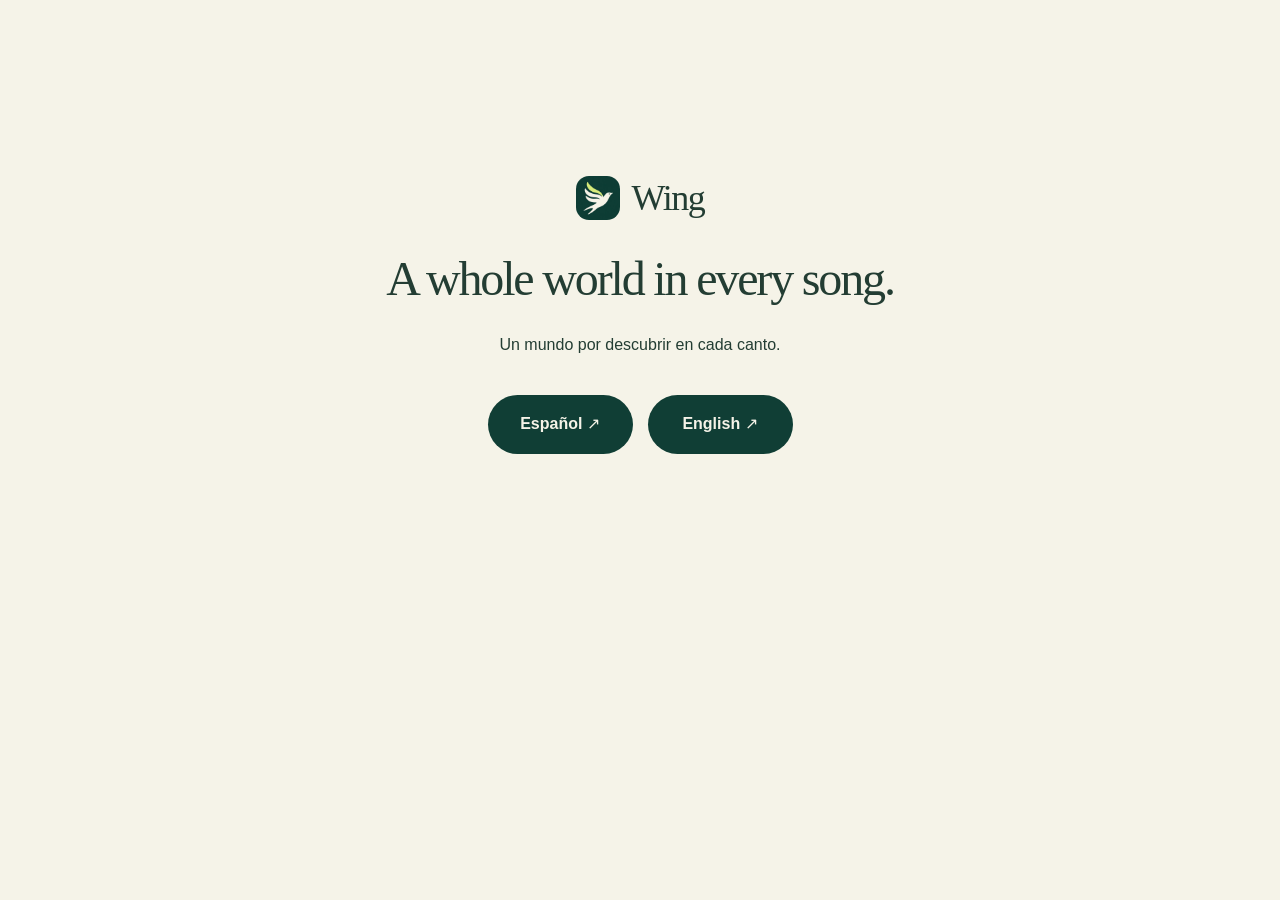
==== index.html @ d47ce60d "Launch Wing product site with bilingual privacy and subscription terms" ====
<!doctype html><html lang="en"><head><meta charset="utf-8"><meta name="viewport" content="width=device-width,initial-scale=1"><meta name="description" content="Wing — Discover the birds around you. Descubre las aves que te rodean."><title>Wing — Bird Identifier</title><link rel="stylesheet" href="styles.css?v=2"><link rel="icon" href="assets/favicon.png"><link rel="alternate" hreflang="en" href="https://mpdevelopment39.github.io/wing-app/en/"><link rel="alternate" hreflang="es" href="https://mpdevelopment39.github.io/wing-app/es/"></head><body><main class="language-home"><a class="brand" href="en/"><img src="assets/wing-icon.jpg" width="52" height="52" alt=""><span class="wordmark">Wing</span></a><h1>A whole world in every song.</h1><p>Un mundo por descubrir en cada canto.</p><nav aria-label="Language / Idioma"><a class="button" href="es/" lang="es">Español ↗</a><a class="button" href="en/" lang="en">English ↗</a></nav></main></body></html>
---- styles.css ----
@charset "UTF-8";
:root{--paper:#f5f3e8;--forest:#103e35;--ink:#233d33;--muted:#607066;--lime:#ddf08a;--line:#d9ded0;--white:#fffef9;font-family:-apple-system,BlinkMacSystemFont,"Segoe UI",sans-serif;color:var(--ink);background:var(--paper);font-synthesis:none;scroll-behavior:smooth}
*{box-sizing:border-box}body{margin:0}a{color:inherit;text-underline-offset:4px}img{max-width:100%;height:auto;display:block}button,a,summary{-webkit-tap-highlight-color:transparent}a:focus-visible,summary:focus-visible{outline:3px solid #6e8d29;outline-offset:6px}h1,h2,h3,p{margin-top:0}h1,h2,h3,.wordmark{font-family:Georgia,"Times New Roman",serif;font-weight:400}h1,h2{letter-spacing:-.045em}h1{font-size:clamp(3.6rem,6.1vw,6.4rem);line-height:1.02;margin-bottom:28px}h2{font-size:clamp(2.6rem,4vw,4.2rem);line-height:1.08;margin-bottom:22px}h3{font-size:1.8rem;letter-spacing:-.025em}p{line-height:1.65}.wrap{width:min(1180px,calc(100% - 80px));margin:auto}.skip{position:absolute;left:20px;top:-100px;z-index:9;background:var(--lime);padding:12px}.skip:focus{top:12px}.header{display:flex;align-items:center;justify-content:space-between;gap:24px;padding-top:26px;padding-bottom:26px;border-bottom:1px solid var(--line)}.brand{display:flex;align-items:center;gap:12px;text-decoration:none}.brand img{width:44px;height:44px;border-radius:13px}.wordmark{font-size:2.25rem;letter-spacing:-.04em}.header nav{display:flex;align-items:center;gap:30px;font-size:.9rem;font-weight:500}.header nav a{text-decoration:none}.header nav a:hover{text-decoration:underline}.language{border:1px solid var(--line);border-radius:30px;padding:9px 14px}.hero{display:grid;grid-template-columns:1.05fr 1fr;gap:68px;align-items:center;padding-top:76px;padding-bottom:66px}.eyebrow{text-transform:uppercase;letter-spacing:.18em;font-size:.72rem;font-weight:650;margin-bottom:24px;display:block}.hero .intro{max-width:440px;font-size:1.1rem;color:var(--muted);margin-bottom:30px}.hero h1 em{font-weight:400;color:#507557}.button{display:inline-flex;align-items:center;justify-content:center;gap:26px;background:var(--forest);color:var(--paper);padding:19px 25px;border-radius:40px;text-decoration:none;font-weight:600;line-height:1.3}.button span{font-size:1.3rem;font-weight:400}.button:hover{background:#22574b}.micro{font-size:.76rem;color:var(--muted);margin-top:16px}.hero-visual{overflow:clip;position:relative;isolation:isolate;min-height:600px;display:flex;align-items:center;justify-content:center}.hero-visual:before{content:"";position:absolute;z-index:-2;inset:55px -18px 35px 14px;background:#dfe6cc;border-radius:48% 48% 42% 45%;transform:rotate(8deg)}.orbit{position:absolute;border:1px solid #a7b79c;inset:18px -26px 0;border-radius:50%;transform:rotate(-19deg);z-index:-1}.orbit:after{content:"";width:14px;height:14px;border-radius:50%;background:var(--forest);position:absolute;right:65px;top:44px}.phone{width:267px;background:#172d26;padding:7px;border:1px solid #4c5e51;border-radius:39px;box-shadow:0 28px 55px #203f3625;transform:rotate(6deg);overflow:hidden}.phone img{width:100%;border-radius:32px}.floating-note{position:absolute;bottom:65px;left:-12px;display:flex;align-items:center;gap:13px;background:var(--white);border:1px solid #e3e7da;padding:17px 22px;border-radius:20px;box-shadow:0 12px 24px #183c3510;font-size:.85rem}.sound-icon{display:flex;gap:3px;align-items:center;height:28px;color:var(--forest)}.sound-icon i{display:block;width:3px;background:currentColor;border-radius:9px;height:10px}.sound-icon i:nth-child(2),.sound-icon i:nth-child(4){height:22px}.sound-icon i:nth-child(3){height:32px}.feature-strip{display:flex;justify-content:space-between;gap:24px;border-top:1px solid var(--line);border-bottom:1px solid var(--line);padding:25px 0;font-size:.85rem;color:var(--muted)}.feature-strip span:before{content:"✦";color:var(--forest);padding-right:12px}.section{padding-top:106px;padding-bottom:106px}.section-intro{max-width:650px;margin-bottom:46px}.section-intro p{max-width:540px;color:var(--muted);font-size:1.05rem}.features{display:grid;grid-template-columns:repeat(3,1fr);gap:24px}.feature{border-top:1px solid var(--line);padding:28px 6px 8px 0}.feature .number{font-size:.75rem;font-weight:600;letter-spacing:.12em;display:block;margin-bottom:29px;color:#718269}.feature p{font-size:.95rem;color:var(--muted);margin-bottom:0}.showcase{background:var(--forest);color:var(--paper);border-radius:36px;padding:62px;display:grid;grid-template-columns:1fr 1fr;gap:60px;align-items:center;overflow:hidden}.showcase p{color:#c2d0c7;max-width:390px}.showcase .eyebrow{color:var(--lime)}.showcase .phone{width:240px;transform:rotate(-5deg);margin:auto;box-shadow:0 24px 50px #0003}.showcase .mini-list{padding:0;list-style:none;margin:30px 0 0}.mini-list li{padding:14px 0;border-top:1px solid #476158;font-size:.9rem}.mini-list li:before{content:"↗";color:var(--lime);padding-right:14px}.nature{position:relative;min-height:480px;display:flex;align-items:end;padding:52px;border-radius:32px;overflow:hidden;color:white;margin-top:28px}.nature img{position:absolute;inset:0;width:100%;height:100%;object-fit:cover;object-position:center 40%;z-index:-2}.nature:before{content:"";position:absolute;inset:0;background:linear-gradient(90deg,#082e27b0,#082e2700);z-index:-1}.nature{isolation:isolate}.nature h2{max-width:590px;margin:0;font-size:clamp(2.5rem,4vw,4rem)}.photo-credit{position:absolute;right:20px;bottom:14px;font-size:.6rem;color:#fff;max-width:45%;line-height:1.4;text-align:right}.price-section{display:grid;grid-template-columns:1fr 1fr;gap:100px;align-items:start}.price-card{background:var(--white);border:1px solid var(--line);padding:36px;border-radius:28px}.price-line{display:flex;align-items:baseline;gap:10px;margin:18px 0}.price{font-family:Georgia,serif;font-size:3.5rem;letter-spacing:-.05em}.price-card .button{width:100%;margin-top:20px}.steps{list-style:none;padding:0;margin:25px 0 0}.steps li{display:flex;gap:14px;padding:13px 0;font-size:.86rem;line-height:1.5}.steps .dot{flex:0 0 29px;width:29px;height:29px;display:grid;place-items:center;background:#edf1df;border-radius:50%;font-size:.72rem;font-weight:600}.steps strong{display:block}.fine-print{font-size:.74rem;color:var(--muted);line-height:1.7;margin:18px 0 0}.faq{max-width:800px;margin:0 auto}.faq>h2{margin-bottom:35px}.faq details{border-top:1px solid var(--line);padding:22px 0}.faq details:last-child{border-bottom:1px solid var(--line)}summary{cursor:pointer;font-weight:600;line-height:1.5;list-style:none;position:relative;padding-right:32px}summary::-webkit-details-marker{display:none}summary:after{content:"+";position:absolute;right:0;font-size:1.2rem;font-weight:400}details[open] summary:after{content:"−"}details p{color:var(--muted);font-size:.95rem;margin:16px 36px 0 0}.footer{border-top:1px solid var(--line);padding:38px 0 30px}.footer-top{display:flex;justify-content:space-between;gap:35px}.footer-links{display:flex;flex-wrap:wrap;gap:20px;font-size:.8rem;align-items:center}.copyright{margin:28px 0 0;font-size:.73rem;color:var(--muted)}.legal-hero{background:var(--forest);color:var(--paper);padding:55px 0 58px;margin-top:28px;border-radius:28px}.legal-hero .wrap{width:calc(100% - 88px)}.legal-hero h1{font-size:clamp(3rem,5vw,4.5rem);margin-bottom:20px;max-width:820px}.legal-hero p{color:#d0dbcf;max-width:720px;margin:0}.legal-date{font-size:.8rem;margin-top:24px!important}.legal-layout{display:grid;grid-template-columns:240px 1fr;gap:75px;align-items:start;padding:65px 0 95px}.toc{position:sticky;top:30px}.toc h2{font-family:inherit;font-size:.7rem;letter-spacing:.15em;text-transform:uppercase}.toc a{display:block;text-decoration:none;font-size:.8rem;color:var(--muted);padding:8px 0;line-height:1.45}.toc a:hover{text-decoration:underline;color:var(--forest)}.legal-copy{max-width:760px;min-width:0}.legal-copy section{scroll-margin-top:30px;border-bottom:1px solid var(--line);padding-bottom:26px;margin-bottom:34px}.legal-copy h2{font-size:1.8rem;line-height:1.2;letter-spacing:-.025em}.legal-copy p,.legal-copy li{font-size:.94rem;line-height:1.85}.legal-copy a{overflow-wrap:anywhere}.legal-copy ul{padding-left:22px}.legal-summary{padding:24px;background:#e8eddc;border-radius:18px;margin-bottom:38px}.legal-summary p{margin:0}.legal-copy table{width:100%;border-collapse:collapse;font-size:.8rem;margin:22px 0;line-height:1.65}.legal-copy th,.legal-copy td{text-align:left;vertical-align:top;border-bottom:1px solid var(--line);padding:14px 10px 14px 0}.legal-copy th{color:var(--forest)}.legal-copy th:first-child{width:28%}.language-home{min-height:70vh;display:grid;place-content:center;text-align:center;padding:30px}.language-home .brand{justify-content:center;margin-bottom:35px}.language-home h1{font-size:3rem}.language-home nav{display:flex;gap:15px;justify-content:center;margin-top:20px}.language-home .button{min-width:145px}
@media(min-width:1450px){.hero{gap:100px}.hero-visual{min-height:650px}.phone{width:290px}}
@media(max-width:1000px){.wrap{width:calc(100% - 48px)}.hero{gap:35px}.hero-visual{min-height:540px}.phone{width:235px}.orbit{inset:30px -8px}.floating-note{left:-16px;font-size:.73rem;padding:15px}.header nav{gap:20px}.price-section{gap:45px}.showcase{padding:40px;gap:35px}.legal-layout{gap:35px;grid-template-columns:190px 1fr}}
@media(max-width:700px){.wrap{width:calc(100% - 40px)}.header{padding:20px 0;gap:12px}.brand{gap:9px}.brand img{width:36px;height:36px;border-radius:10px}.wordmark{font-size:1.85rem}.header nav{gap:14px;font-size:.78rem}.header .desktop-link{display:none}.hero{grid-template-columns:1fr;padding-top:50px;gap:20px;padding-bottom:35px}.hero h1{font-size:3.7rem;max-width:540px}.hero .intro{font-size:1rem;max-width:390px}.hero-visual{min-height:540px;max-width:390px;width:100%;margin:auto}.hero-visual:before{inset:35px 2px 20px}.phone{width:230px}.floating-note{left:0;bottom:48px;font-size:.8rem}.orbit{inset:20px 10px}.feature-strip{flex-direction:column;gap:14px;padding:24px 0}.section{padding:65px 0}.features{grid-template-columns:1fr;gap:15px}.feature{padding:22px 0 8px;display:grid;grid-template-columns:34px 1fr;gap:0 12px}.feature .number{grid-row:span 2;margin-top:8px}.feature h3{margin-bottom:12px}.feature p{grid-column:2}.showcase{padding:35px 27px;grid-template-columns:1fr;border-radius:26px;gap:35px}.showcase h2{font-size:2.7rem}.showcase .phone{width:225px}.nature{min-height:420px;padding:30px 25px;align-items:start}.nature h2{font-size:2.6rem}.nature img{object-position:60% center}.nature:before{background:linear-gradient(180deg,#082e27a0,#082e2700 75%)}.photo-credit{max-width:80%;font-size:.56rem}.price-section{grid-template-columns:1fr;gap:28px}.price-card{padding:28px 24px}.footer-top{flex-direction:column;gap:26px}.footer-links{gap:18px}.legal-hero{margin-top:20px;border-radius:22px;padding:34px 0}.legal-hero .wrap{width:calc(100% - 44px)}.legal-hero h1{font-size:2.8rem;overflow-wrap:break-word}.legal-layout{grid-template-columns:1fr;gap:25px;padding:35px 0 60px}.toc{position:static;border-bottom:1px solid var(--line);padding-bottom:20px}.toc a{display:inline-block;padding:7px 14px 7px 0}.legal-copy table{font-size:.72rem}.legal-copy td,.legal-copy th{padding:12px 6px 12px 0}.legal-copy h2{font-size:1.7rem}}
@media(prefers-reduced-motion:reduce){:root{scroll-behavior:auto}}
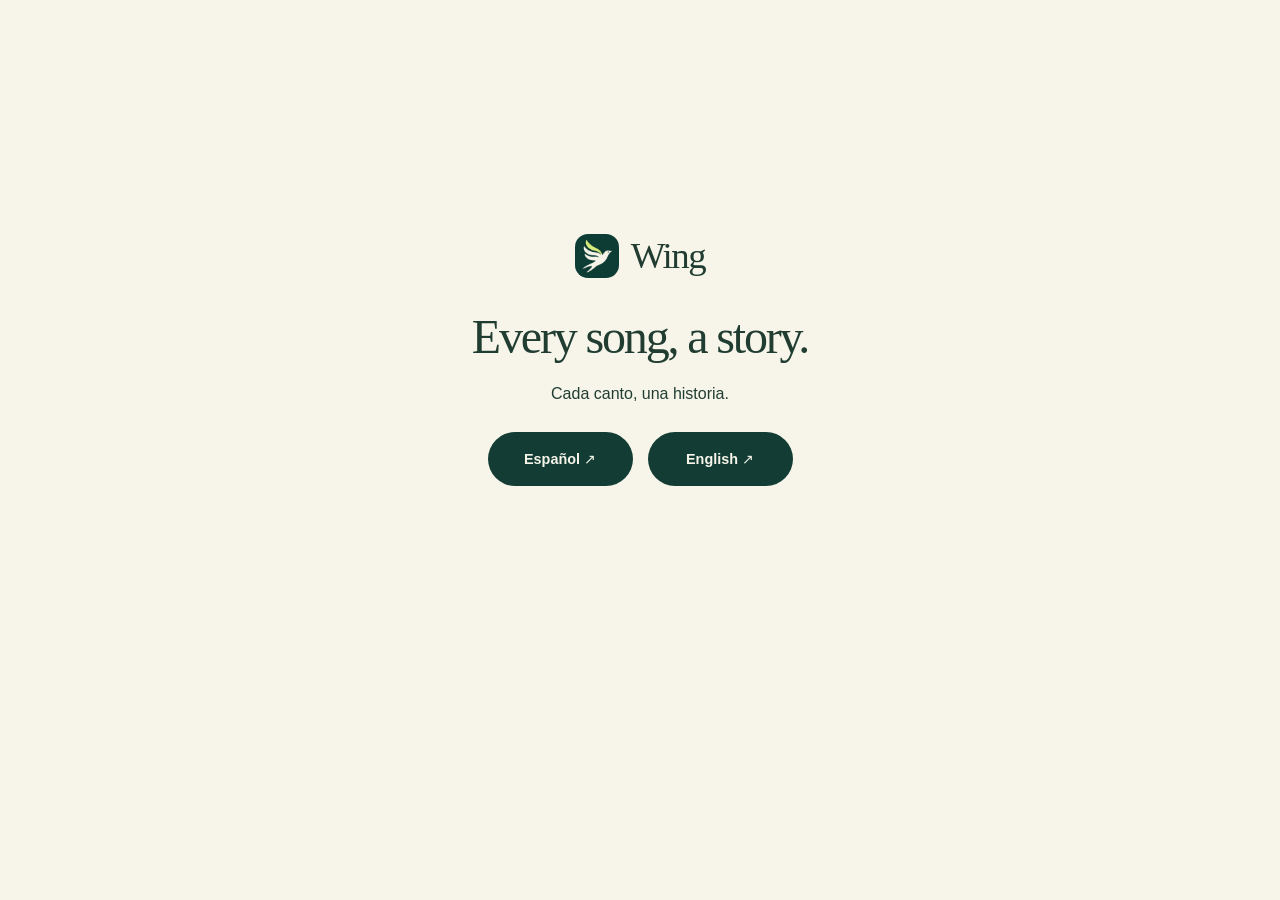
==== commit 5c058bba: "Showcase Wing features with AppScreens source captures and remove pricing section" ====
--- a/index.html
+++ b/index.html
@@ -1 +1 @@
-<!doctype html><html lang="en"><head><meta charset="utf-8"><meta name="viewport" content="width=device-width,initial-scale=1"><meta name="description" content="Wing — Discover the birds around you. Descubre las aves que te rodean."><title>Wing — Bird Identifier</title><link rel="stylesheet" href="styles.css?v=2"><link rel="icon" href="assets/favicon.png"><link rel="alternate" hreflang="en" href="https://mpdevelopment39.github.io/wing-app/en/"><link rel="alternate" hreflang="es" href="https://mpdevelopment39.github.io/wing-app/es/"></head><body><main class="language-home"><a class="brand" href="en/"><img src="assets/wing-icon.jpg" width="52" height="52" alt=""><span class="wordmark">Wing</span></a><h1>A whole world in every song.</h1><p>Un mundo por descubrir en cada canto.</p><nav aria-label="Language / Idioma"><a class="button" href="es/" lang="es">Español ↗</a><a class="button" href="en/" lang="en">English ↗</a></nav></main></body></html>+<!doctype html><html lang="en"><head><meta charset="utf-8"><meta name="viewport" content="width=device-width,initial-scale=1"><meta name="description" content="Wing — Discover the birds around you. Descubre las aves que te rodean."><title>Wing — Bird Identifier</title><link rel="stylesheet" href="styles.css?v=4"><link rel="icon" href="assets/favicon.png"><link rel="alternate" hreflang="en" href="https://mpdevelopment39.github.io/wing-app/en/"><link rel="alternate" hreflang="es" href="https://mpdevelopment39.github.io/wing-app/es/"></head><body><main class="language-home"><a class="brand" href="en/"><img src="assets/wing-icon.jpg" width="52" height="52" alt=""><span class="wordmark">Wing</span></a><h1>Every song, a story.</h1><p>Cada canto, una historia.</p><nav aria-label="Language / Idioma"><a class="button" href="es/" lang="es">Español ↗</a><a class="button" href="en/" lang="en">English ↗</a></nav></main></body></html>
--- a/styles.css
+++ b/styles.css
@@ -1,7 +1,256 @@
 @charset "UTF-8";
-:root{--paper:#f5f3e8;--forest:#103e35;--ink:#233d33;--muted:#607066;--lime:#ddf08a;--line:#d9ded0;--white:#fffef9;font-family:-apple-system,BlinkMacSystemFont,"Segoe UI",sans-serif;color:var(--ink);background:var(--paper);font-synthesis:none;scroll-behavior:smooth}
-*{box-sizing:border-box}body{margin:0}a{color:inherit;text-underline-offset:4px}img{max-width:100%;height:auto;display:block}button,a,summary{-webkit-tap-highlight-color:transparent}a:focus-visible,summary:focus-visible{outline:3px solid #6e8d29;outline-offset:6px}h1,h2,h3,p{margin-top:0}h1,h2,h3,.wordmark{font-family:Georgia,"Times New Roman",serif;font-weight:400}h1,h2{letter-spacing:-.045em}h1{font-size:clamp(3.6rem,6.1vw,6.4rem);line-height:1.02;margin-bottom:28px}h2{font-size:clamp(2.6rem,4vw,4.2rem);line-height:1.08;margin-bottom:22px}h3{font-size:1.8rem;letter-spacing:-.025em}p{line-height:1.65}.wrap{width:min(1180px,calc(100% - 80px));margin:auto}.skip{position:absolute;left:20px;top:-100px;z-index:9;background:var(--lime);padding:12px}.skip:focus{top:12px}.header{display:flex;align-items:center;justify-content:space-between;gap:24px;padding-top:26px;padding-bottom:26px;border-bottom:1px solid var(--line)}.brand{display:flex;align-items:center;gap:12px;text-decoration:none}.brand img{width:44px;height:44px;border-radius:13px}.wordmark{font-size:2.25rem;letter-spacing:-.04em}.header nav{display:flex;align-items:center;gap:30px;font-size:.9rem;font-weight:500}.header nav a{text-decoration:none}.header nav a:hover{text-decoration:underline}.language{border:1px solid var(--line);border-radius:30px;padding:9px 14px}.hero{display:grid;grid-template-columns:1.05fr 1fr;gap:68px;align-items:center;padding-top:76px;padding-bottom:66px}.eyebrow{text-transform:uppercase;letter-spacing:.18em;font-size:.72rem;font-weight:650;margin-bottom:24px;display:block}.hero .intro{max-width:440px;font-size:1.1rem;color:var(--muted);margin-bottom:30px}.hero h1 em{font-weight:400;color:#507557}.button{display:inline-flex;align-items:center;justify-content:center;gap:26px;background:var(--forest);color:var(--paper);padding:19px 25px;border-radius:40px;text-decoration:none;font-weight:600;line-height:1.3}.button span{font-size:1.3rem;font-weight:400}.button:hover{background:#22574b}.micro{font-size:.76rem;color:var(--muted);margin-top:16px}.hero-visual{overflow:clip;position:relative;isolation:isolate;min-height:600px;display:flex;align-items:center;justify-content:center}.hero-visual:before{content:"";position:absolute;z-index:-2;inset:55px -18px 35px 14px;background:#dfe6cc;border-radius:48% 48% 42% 45%;transform:rotate(8deg)}.orbit{position:absolute;border:1px solid #a7b79c;inset:18px -26px 0;border-radius:50%;transform:rotate(-19deg);z-index:-1}.orbit:after{content:"";width:14px;height:14px;border-radius:50%;background:var(--forest);position:absolute;right:65px;top:44px}.phone{width:267px;background:#172d26;padding:7px;border:1px solid #4c5e51;border-radius:39px;box-shadow:0 28px 55px #203f3625;transform:rotate(6deg);overflow:hidden}.phone img{width:100%;border-radius:32px}.floating-note{position:absolute;bottom:65px;left:-12px;display:flex;align-items:center;gap:13px;background:var(--white);border:1px solid #e3e7da;padding:17px 22px;border-radius:20px;box-shadow:0 12px 24px #183c3510;font-size:.85rem}.sound-icon{display:flex;gap:3px;align-items:center;height:28px;color:var(--forest)}.sound-icon i{display:block;width:3px;background:currentColor;border-radius:9px;height:10px}.sound-icon i:nth-child(2),.sound-icon i:nth-child(4){height:22px}.sound-icon i:nth-child(3){height:32px}.feature-strip{display:flex;justify-content:space-between;gap:24px;border-top:1px solid var(--line);border-bottom:1px solid var(--line);padding:25px 0;font-size:.85rem;color:var(--muted)}.feature-strip span:before{content:"✦";color:var(--forest);padding-right:12px}.section{padding-top:106px;padding-bottom:106px}.section-intro{max-width:650px;margin-bottom:46px}.section-intro p{max-width:540px;color:var(--muted);font-size:1.05rem}.features{display:grid;grid-template-columns:repeat(3,1fr);gap:24px}.feature{border-top:1px solid var(--line);padding:28px 6px 8px 0}.feature .number{font-size:.75rem;font-weight:600;letter-spacing:.12em;display:block;margin-bottom:29px;color:#718269}.feature p{font-size:.95rem;color:var(--muted);margin-bottom:0}.showcase{background:var(--forest);color:var(--paper);border-radius:36px;padding:62px;display:grid;grid-template-columns:1fr 1fr;gap:60px;align-items:center;overflow:hidden}.showcase p{color:#c2d0c7;max-width:390px}.showcase .eyebrow{color:var(--lime)}.showcase .phone{width:240px;transform:rotate(-5deg);margin:auto;box-shadow:0 24px 50px #0003}.showcase .mini-list{padding:0;list-style:none;margin:30px 0 0}.mini-list li{padding:14px 0;border-top:1px solid #476158;font-size:.9rem}.mini-list li:before{content:"↗";color:var(--lime);padding-right:14px}.nature{position:relative;min-height:480px;display:flex;align-items:end;padding:52px;border-radius:32px;overflow:hidden;color:white;margin-top:28px}.nature img{position:absolute;inset:0;width:100%;height:100%;object-fit:cover;object-position:center 40%;z-index:-2}.nature:before{content:"";position:absolute;inset:0;background:linear-gradient(90deg,#082e27b0,#082e2700);z-index:-1}.nature{isolation:isolate}.nature h2{max-width:590px;margin:0;font-size:clamp(2.5rem,4vw,4rem)}.photo-credit{position:absolute;right:20px;bottom:14px;font-size:.6rem;color:#fff;max-width:45%;line-height:1.4;text-align:right}.price-section{display:grid;grid-template-columns:1fr 1fr;gap:100px;align-items:start}.price-card{background:var(--white);border:1px solid var(--line);padding:36px;border-radius:28px}.price-line{display:flex;align-items:baseline;gap:10px;margin:18px 0}.price{font-family:Georgia,serif;font-size:3.5rem;letter-spacing:-.05em}.price-card .button{width:100%;margin-top:20px}.steps{list-style:none;padding:0;margin:25px 0 0}.steps li{display:flex;gap:14px;padding:13px 0;font-size:.86rem;line-height:1.5}.steps .dot{flex:0 0 29px;width:29px;height:29px;display:grid;place-items:center;background:#edf1df;border-radius:50%;font-size:.72rem;font-weight:600}.steps strong{display:block}.fine-print{font-size:.74rem;color:var(--muted);line-height:1.7;margin:18px 0 0}.faq{max-width:800px;margin:0 auto}.faq>h2{margin-bottom:35px}.faq details{border-top:1px solid var(--line);padding:22px 0}.faq details:last-child{border-bottom:1px solid var(--line)}summary{cursor:pointer;font-weight:600;line-height:1.5;list-style:none;position:relative;padding-right:32px}summary::-webkit-details-marker{display:none}summary:after{content:"+";position:absolute;right:0;font-size:1.2rem;font-weight:400}details[open] summary:after{content:"−"}details p{color:var(--muted);font-size:.95rem;margin:16px 36px 0 0}.footer{border-top:1px solid var(--line);padding:38px 0 30px}.footer-top{display:flex;justify-content:space-between;gap:35px}.footer-links{display:flex;flex-wrap:wrap;gap:20px;font-size:.8rem;align-items:center}.copyright{margin:28px 0 0;font-size:.73rem;color:var(--muted)}.legal-hero{background:var(--forest);color:var(--paper);padding:55px 0 58px;margin-top:28px;border-radius:28px}.legal-hero .wrap{width:calc(100% - 88px)}.legal-hero h1{font-size:clamp(3rem,5vw,4.5rem);margin-bottom:20px;max-width:820px}.legal-hero p{color:#d0dbcf;max-width:720px;margin:0}.legal-date{font-size:.8rem;margin-top:24px!important}.legal-layout{display:grid;grid-template-columns:240px 1fr;gap:75px;align-items:start;padding:65px 0 95px}.toc{position:sticky;top:30px}.toc h2{font-family:inherit;font-size:.7rem;letter-spacing:.15em;text-transform:uppercase}.toc a{display:block;text-decoration:none;font-size:.8rem;color:var(--muted);padding:8px 0;line-height:1.45}.toc a:hover{text-decoration:underline;color:var(--forest)}.legal-copy{max-width:760px;min-width:0}.legal-copy section{scroll-margin-top:30px;border-bottom:1px solid var(--line);padding-bottom:26px;margin-bottom:34px}.legal-copy h2{font-size:1.8rem;line-height:1.2;letter-spacing:-.025em}.legal-copy p,.legal-copy li{font-size:.94rem;line-height:1.85}.legal-copy a{overflow-wrap:anywhere}.legal-copy ul{padding-left:22px}.legal-summary{padding:24px;background:#e8eddc;border-radius:18px;margin-bottom:38px}.legal-summary p{margin:0}.legal-copy table{width:100%;border-collapse:collapse;font-size:.8rem;margin:22px 0;line-height:1.65}.legal-copy th,.legal-copy td{text-align:left;vertical-align:top;border-bottom:1px solid var(--line);padding:14px 10px 14px 0}.legal-copy th{color:var(--forest)}.legal-copy th:first-child{width:28%}.language-home{min-height:70vh;display:grid;place-content:center;text-align:center;padding:30px}.language-home .brand{justify-content:center;margin-bottom:35px}.language-home h1{font-size:3rem}.language-home nav{display:flex;gap:15px;justify-content:center;margin-top:20px}.language-home .button{min-width:145px}
-@media(min-width:1450px){.hero{gap:100px}.hero-visual{min-height:650px}.phone{width:290px}}
-@media(max-width:1000px){.wrap{width:calc(100% - 48px)}.hero{gap:35px}.hero-visual{min-height:540px}.phone{width:235px}.orbit{inset:30px -8px}.floating-note{left:-16px;font-size:.73rem;padding:15px}.header nav{gap:20px}.price-section{gap:45px}.showcase{padding:40px;gap:35px}.legal-layout{gap:35px;grid-template-columns:190px 1fr}}
-@media(max-width:700px){.wrap{width:calc(100% - 40px)}.header{padding:20px 0;gap:12px}.brand{gap:9px}.brand img{width:36px;height:36px;border-radius:10px}.wordmark{font-size:1.85rem}.header nav{gap:14px;font-size:.78rem}.header .desktop-link{display:none}.hero{grid-template-columns:1fr;padding-top:50px;gap:20px;padding-bottom:35px}.hero h1{font-size:3.7rem;max-width:540px}.hero .intro{font-size:1rem;max-width:390px}.hero-visual{min-height:540px;max-width:390px;width:100%;margin:auto}.hero-visual:before{inset:35px 2px 20px}.phone{width:230px}.floating-note{left:0;bottom:48px;font-size:.8rem}.orbit{inset:20px 10px}.feature-strip{flex-direction:column;gap:14px;padding:24px 0}.section{padding:65px 0}.features{grid-template-columns:1fr;gap:15px}.feature{padding:22px 0 8px;display:grid;grid-template-columns:34px 1fr;gap:0 12px}.feature .number{grid-row:span 2;margin-top:8px}.feature h3{margin-bottom:12px}.feature p{grid-column:2}.showcase{padding:35px 27px;grid-template-columns:1fr;border-radius:26px;gap:35px}.showcase h2{font-size:2.7rem}.showcase .phone{width:225px}.nature{min-height:420px;padding:30px 25px;align-items:start}.nature h2{font-size:2.6rem}.nature img{object-position:60% center}.nature:before{background:linear-gradient(180deg,#082e27a0,#082e2700 75%)}.photo-credit{max-width:80%;font-size:.56rem}.price-section{grid-template-columns:1fr;gap:28px}.price-card{padding:28px 24px}.footer-top{flex-direction:column;gap:26px}.footer-links{gap:18px}.legal-hero{margin-top:20px;border-radius:22px;padding:34px 0}.legal-hero .wrap{width:calc(100% - 44px)}.legal-hero h1{font-size:2.8rem;overflow-wrap:break-word}.legal-layout{grid-template-columns:1fr;gap:25px;padding:35px 0 60px}.toc{position:static;border-bottom:1px solid var(--line);padding-bottom:20px}.toc a{display:inline-block;padding:7px 14px 7px 0}.legal-copy table{font-size:.72rem}.legal-copy td,.legal-copy th{padding:12px 6px 12px 0}.legal-copy h2{font-size:1.7rem}}
-@media(prefers-reduced-motion:reduce){:root{scroll-behavior:auto}}
+:root { --paper:#f7f5e9; --forest:#123c34; --ink:#213d32; --muted:#627166; --lime:#d9ed8b; --line:#dce0d3; --white:#fffef8; font-family:-apple-system,BlinkMacSystemFont,"Segoe UI",sans-serif; color:var(--ink); background:var(--paper); font-synthesis:none; scroll-behavior:auto; }
+* { box-sizing:border-box; }
+body { margin:0; }
+a { color:inherit; text-underline-offset:4px; }
+img { display:block; max-width:100%; height:auto; }
+button,a,summary { -webkit-tap-highlight-color:transparent; }
+button { font:inherit; }
+a:focus-visible,button:focus-visible,summary:focus-visible { outline:3px solid #819c35; outline-offset:6px; }
+h1,h2,h3,p,figure { margin:0; }
+h1,h2,h3,.wordmark { font-family:Georgia,"Times New Roman",serif; font-weight:400; }
+h1,h2 { letter-spacing:-.045em; }
+h1 { font-size:clamp(4.7rem,6.7vw,6.8rem); line-height:.99; }
+h2 { font-size:clamp(2.7rem,4.2vw,4.1rem); line-height:1.06; }
+h3 { font-size:1.75rem; line-height:1.18; }
+p { line-height:1.7; }
+.wrap { width:min(1200px,calc(100% - 80px)); margin-inline:auto; }
+.skip { position:absolute; top:-100px; left:20px; padding:12px; z-index:10; background:var(--lime); }
+.skip:focus { top:10px; }
+.header { display:flex; justify-content:space-between; align-items:center; gap:24px; min-height:104px; border-bottom:1px solid var(--line); }
+.brand { display:flex; align-items:center; gap:12px; text-decoration:none; }
+.brand img { width:44px; height:44px; border-radius:13px; }
+.wordmark { font-size:2.3rem; letter-spacing:-.04em; }
+.header nav { display:flex; align-items:center; gap:28px; font-size:.84rem; font-weight:500; }
+.header nav a { text-decoration:none; }
+.header nav a:hover { text-decoration:underline; }
+.language { border:1px solid var(--line); padding:9px 14px; border-radius:30px; }
+.eyebrow { display:block; text-transform:uppercase; font-size:.68rem; font-weight:650; letter-spacing:.17em; line-height:1.5; }
+.button { display:inline-flex; align-items:center; justify-content:center; gap:28px; border-radius:40px; padding:19px 24px; background:var(--forest); color:var(--paper); text-decoration:none; font-size:.9rem; font-weight:600; }
+.button span { font-size:1.3rem; font-weight:400; }
+.button:hover { background:#285548; }
+.hero { display:grid; grid-template-columns:1fr 1.05fr; align-items:center; gap:50px; padding-top:48px; padding-bottom:65px; }
+.hero-copy { padding:15px 0; }
+.hero-copy .eyebrow { margin-bottom:26px; }
+.hero h1 em { color:#628064; font-weight:400; }
+.hero-intro { font-size:1.06rem; color:var(--muted); margin:28px 0 30px; max-width:430px; }
+.availability { font-size:.73rem; margin-top:16px; color:var(--muted); }
+.hero-stage { position:relative; background:var(--forest); border-radius:32px; height:610px; padding:28px; overflow:hidden; isolation:isolate; }
+.hero-stage:before { content:""; position:absolute; width:490px; height:490px; border:1px solid #517066; border-radius:50%; left:70px; top:80px; z-index:-1; }
+.hero-label { color:#d1dec9; font-size:.58rem; letter-spacing:.19em; }
+.hero-phones { position:relative; height:510px; margin-top:14px; }
+.device { display:block; position:relative; width:254px; background:#1a3027; padding:6px; border:1px solid #4e6256; border-radius:36px; box-shadow:0 20px 45px #153b3024; text-decoration:none; }
+.device img { width:100%; border-radius:29px; }
+.screen-expand { position:absolute; right:16px; bottom:22px; width:32px; height:32px; border-radius:50%; display:grid; place-items:center; background:var(--forest); color:var(--paper); border:1px solid #ffffff45; font-size:1.1rem; box-shadow:0 4px 12px #0002; opacity:0; transition:opacity .15s; }
+.screen-link:hover .screen-expand,.screen-link:focus-visible .screen-expand { opacity:1; }
+.hero-primary { position:absolute; width:254px; left:2px; top:14px; z-index:2; transform:rotate(-7deg); }
+.hero-secondary { position:absolute; width:220px; right:-4px; top:85px; transform:rotate(8deg); }
+.hero-secondary .device { width:220px; }
+.hero-caption { position:absolute; bottom:20px; left:28px; color:#cad6c9; font-size:.65rem; }
+.feature-index { display:grid; grid-template-columns:1fr 1fr; gap:65px; padding-top:75px; padding-bottom:80px; border-top:1px solid var(--line); }
+.index-heading .eyebrow { margin-bottom:18px; }
+.index-heading h2 { font-size:2.75rem; }
+.index-heading p { margin-top:20px; color:var(--muted); max-width:390px; font-size:.95rem; }
+.feature-shortcuts { display:grid; grid-template-columns:1fr 1fr; align-content:center; gap:0 24px; }
+.feature-shortcuts a { display:flex; align-items:center; gap:13px; border-bottom:1px solid var(--line); padding:21px 0; font-size:.82rem; text-decoration:none; line-height:1.4; }
+.feature-shortcuts a:hover { color:#52722b; }
+.feature-shortcuts span { color:#7a8874; font-size:.65rem; }
+.feature-shortcuts b { margin-left:auto; font-size:1.1rem; font-weight:400; }
+.feature-section { display:grid; grid-template-columns:1fr 1fr; gap:90px; align-items:center; padding:70px 0; scroll-margin-top:24px; border-top:1px solid var(--line); }
+.feature-section.reverse .feature-copy { order:2; }
+.feature-copy { max-width:540px; }
+.feature-copy .eyebrow { display:flex; align-items:center; gap:12px; margin-bottom:24px; }
+.section-number { display:grid; place-items:center; width:30px; height:30px; border:1px solid #bcc9b2; border-radius:50%; font-size:.64rem; letter-spacing:0; flex-shrink:0; }
+.feature-copy h2 { font-size:clamp(2.6rem,3.5vw,3.4rem); }
+.feature-intro { font-size:1rem; color:var(--muted); margin-top:24px; }
+.feature-details { list-style:none; padding:0; margin:28px 0 0; }
+.feature-details li { border-top:1px solid var(--line); padding:18px 0; }
+.feature-details h3 { font-family:inherit; font-size:.87rem; font-weight:600; margin-bottom:7px; line-height:1.45; }
+.feature-details p { font-size:.85rem; color:var(--muted); line-height:1.7; }
+.feature-note { color:#566a55; font-size:.72rem; line-height:1.7; margin-top:10px; }
+.feature-visual { min-width:0; }
+.screen-stage { position:relative; display:grid; place-items:center; overflow:hidden; height:640px; border-radius:30px; background:#e5e9d9; isolation:isolate; }
+.screen-stage:before { content:""; position:absolute; width:400px; height:400px; border:1px solid #c0cdb1; border-radius:50%; z-index:-1; }
+.screen-stage .device { width:254px; }
+.stage-identify .screen-stage { background:#e5e9d9; }
+.stage-widgets .screen-stage { background:#dce7de; }
+.stage-guide .screen-stage { background:#e8e6d7; }
+.stage-species .screen-stage { background:var(--forest); }
+.stage-species .screen-stage:before { border-color:#4b6656; }
+.stage-journal .screen-stage { background:#e6e9db; }
+.stage-learn .screen-stage { background:#e2e8cb; }
+.feature-visual figcaption { padding:13px 8px 0; text-align:center; font-size:.64rem; color:var(--muted); line-height:1.5; }
+.feature-visual figcaption span { padding:0 6px; }
+.extras { display:grid; grid-template-columns:1fr 1fr; gap:30px; padding:70px 0 90px; }
+.extra { padding:34px; background:var(--forest); border-radius:24px; color:var(--paper); }
+.extra:nth-child(2) { background:#e5e9d7; color:var(--ink); }
+.extra .eyebrow { color:var(--lime); margin-bottom:22px; }
+.extra:nth-child(2) .eyebrow { color:#476340; }
+.extra h3 { font-size:2.2rem; letter-spacing:-.035em; margin-bottom:20px; }
+.extra p { color:#cbd8cd; font-size:.9rem; }
+.extra:nth-child(2) p { color:var(--muted); }
+.extra .extra-detail { margin-top:20px; padding-top:20px; border-top:1px solid #557165; font-size:.77rem; }
+.extra:nth-child(2) .extra-detail { border-color:#c9d3bd; }
+.faq-section { display:grid; grid-template-columns:.9fr 1.1fr; gap:90px; padding:70px 0 100px; border-top:1px solid var(--line); }
+.faq-section .eyebrow { margin-bottom:24px; }
+.faq details { border-top:1px solid var(--line); padding:22px 0; }
+.faq details:last-child { border-bottom:1px solid var(--line); }
+summary { cursor:pointer; font-size:.87rem; font-weight:600; line-height:1.5; list-style:none; padding-right:28px; position:relative; }
+summary::-webkit-details-marker { display:none; }
+summary:after { content:"+"; position:absolute; right:0; font-size:1.2rem; font-weight:400; top:-2px; }
+details[open] summary:after { content:"−"; }
+.faq p { margin:16px 22px 0 0; color:var(--muted); font-size:.87rem; }
+.closing { background:var(--forest); color:var(--paper); border-radius:30px; padding:52px; text-align:center; }
+.closing .eyebrow { color:var(--lime); margin-bottom:23px; }
+.closing h2 { font-size:3.4rem; }
+.closing p { color:#c9d8cb; margin:22px auto 28px; max-width:420px; font-size:.95rem; }
+.coming-soon { display:inline-block; border:1px solid #6d8170; padding:13px 20px; border-radius:40px; font-size:.75rem; }
+.credits { padding:30px 0; }
+.credits summary { font-size:.68rem; color:var(--muted); font-weight:400; }
+.credits p,.credits li { font-size:.7rem; color:var(--muted); line-height:1.7; }
+.credits p { margin:16px 0 10px; }
+.credits ul { padding-left:18px; }
+.footer { border-top:1px solid var(--line); padding-top:35px; padding-bottom:30px; }
+.footer-top { display:flex; align-items:center; justify-content:space-between; gap:35px; }
+.footer-links { display:flex; align-items:center; flex-wrap:wrap; gap:24px; font-size:.77rem; }
+.copyright { margin-top:28px; font-size:.7rem; color:var(--muted); }
+.screenshot-dialog { border:1px solid #607364; border-radius:20px; padding:0; width:min(780px,calc(100% - 24px)); max-height:94dvh; background:var(--paper); color:var(--ink); }
+.screenshot-dialog::backdrop { background:#0c2822dc; backdrop-filter:blur(6px); }
+.dialog-bar { position:sticky; top:0; display:flex; align-items:center; justify-content:space-between; gap:18px; padding:17px 22px; background:var(--paper); z-index:1; border-bottom:1px solid var(--line); }
+.dialog-bar p { font-size:.75rem; line-height:1.5; }
+.dialog-bar button { border:0; color:var(--paper); background:var(--forest); border-radius:30px; padding:11px 16px; cursor:pointer; font-size:.72rem; flex-shrink:0; }
+.dialog-bar button span { padding-left:10px; font-size:1rem; }
+.dialog-image { padding:24px; }
+.dialog-image img { width:min(440px,100%); margin:auto; border-radius:22px; }
+.legal-hero { margin-top:28px; padding:55px 0 58px; background:var(--forest); color:var(--paper); border-radius:28px; }
+.legal-hero .wrap { width:calc(100% - 88px); }
+.legal-hero h1 { font-size:clamp(3rem,5vw,4.5rem); margin:24px 0 20px; max-width:820px; }
+.legal-hero p { color:#d0dbcf; max-width:720px; }
+.legal-date { font-size:.8rem; margin-top:24px; }
+.legal-layout { display:grid; grid-template-columns:240px 1fr; gap:75px; align-items:start; padding:65px 0 95px; }
+.toc { position:sticky; top:30px; }
+.toc h2 { font-family:inherit; font-size:.7rem; letter-spacing:.15em; text-transform:uppercase; margin-bottom:12px; }
+.toc a { display:block; text-decoration:none; font-size:.8rem; color:var(--muted); padding:8px 0; line-height:1.45; }
+.toc a:hover { text-decoration:underline; color:var(--forest); }
+.legal-copy { max-width:760px; min-width:0; }
+.legal-copy section { scroll-margin-top:30px; border-bottom:1px solid var(--line); padding-bottom:26px; margin-bottom:34px; }
+.legal-copy h2 { font-size:1.8rem; line-height:1.2; letter-spacing:-.025em; margin-bottom:18px; }
+.legal-copy p,.legal-copy li { font-size:.94rem; line-height:1.85; }
+.legal-copy p + p { margin-top:16px; }
+.legal-copy a { overflow-wrap:anywhere; }
+.legal-copy ul { padding-left:22px; }
+.legal-summary { padding:24px; background:#e8eddc; border-radius:18px; margin-bottom:38px; }
+.legal-copy table { width:100%; border-collapse:collapse; font-size:.8rem; margin:22px 0; line-height:1.65; }
+.legal-copy th,.legal-copy td { text-align:left; vertical-align:top; border-bottom:1px solid var(--line); padding:14px 10px 14px 0; }
+.legal-copy th { color:var(--forest); }
+.legal-copy th:first-child { width:28%; }
+.language-home { min-height:80vh; display:grid; place-content:center; text-align:center; padding:30px; }
+.language-home .brand { justify-content:center; margin-bottom:35px; }
+.language-home h1 { font-size:3rem; }
+.language-home p { margin-top:20px; }
+.language-home nav { display:flex; gap:15px; justify-content:center; margin-top:25px; }
+.language-home .button { min-width:145px; }
+@media(min-width:1450px) { .hero-stage { height:650px; } .hero-phones { margin-top:30px; } .hero-primary { left:10px; } .hero-secondary { right:5px; } }
+@media(max-width:1100px) {
+  .wrap { width:calc(100% - 48px); }
+  .hero { gap:30px; }
+  .hero-stage { height:560px; padding:24px; }
+  .hero-primary { width:225px; left:-8px; }
+  .hero-primary .device { width:225px; }
+  .hero-secondary { width:185px; right:-25px; top:70px; }
+  .hero-secondary .device { width:185px; }
+  .hero-phones { height:450px; }
+  .feature-index,.feature-section,.faq-section { gap:45px; }
+  .feature-copy h2 { font-size:2.7rem; }
+  .screen-stage { height:620px; }
+  .extras { gap:24px; }
+  .extra { padding:28px; }
+  .legal-layout { grid-template-columns:190px 1fr; gap:35px; }
+}
+@media(max-width:760px) {
+  .wrap { width:calc(100% - 36px); }
+  .header { min-height:83px; gap:12px; }
+  .brand { gap:9px; }
+  .brand img { width:36px; height:36px; border-radius:10px; }
+  .wordmark { font-size:1.9rem; }
+  .header nav { gap:15px; font-size:.77rem; }
+  .header .desktop-link { display:none; }
+  .hero { grid-template-columns:1fr; padding-top:38px; padding-bottom:45px; gap:34px; }
+  .hero-copy { padding:0 4px; }
+  .hero h1 { font-size:clamp(4.1rem,14.6vw,6rem); }
+  .hero-copy .eyebrow { margin-bottom:22px; font-size:.61rem; }
+  .hero-intro { margin:24px 0; font-size:.98rem; }
+  .button { font-size:.86rem; padding:17px 22px; }
+  .availability { font-size:.69rem; margin-top:15px; }
+  .hero-stage { height:530px; padding:22px; border-radius:25px; }
+  .hero-stage:before { width:370px; height:370px; top:65px; left:20px; }
+  .hero-phones { width:320px; height:420px; margin:18px auto 0; }
+  .hero-primary { width:207px; top:7px; left:1px; }
+  .hero-primary .device { width:207px; }
+  .hero-secondary { width:173px; top:75px; right:-4px; }
+  .hero-secondary .device { width:173px; }
+  .device { padding:5px; border-radius:30px; }
+  .device img { border-radius:24px; }
+  .hero-caption { left:22px; bottom:20px; font-size:.6rem; }
+  .screen-expand { opacity:1; width:29px; height:29px; font-size:1rem; }
+  .feature-index { grid-template-columns:1fr; padding:40px 0 45px; gap:26px; }
+  .index-heading h2 { font-size:2.5rem; }
+  .index-heading p { margin-top:18px; font-size:.9rem; }
+  .feature-shortcuts { gap:0 20px; }
+  .feature-shortcuts a { font-size:.76rem; padding:18px 0; gap:9px; }
+  .feature-shortcuts span { font-size:.6rem; }
+  .feature-section { grid-template-columns:1fr; gap:30px; padding:43px 0; }
+  .feature-section.reverse .feature-copy { order:0; }
+  .feature-copy { max-width:none; }
+  .feature-copy .eyebrow { margin-bottom:19px; font-size:.62rem; }
+  .feature-copy h2 { font-size:2.7rem; }
+  .feature-intro { font-size:.94rem; margin-top:20px; }
+  .feature-details { margin-top:24px; }
+  .feature-details li { padding:16px 0; }
+  .feature-details h3 { font-size:.85rem; }
+  .feature-details p { font-size:.82rem; }
+  .feature-note { font-size:.7rem; }
+  .screen-stage { height:610px; border-radius:25px; }
+  .screen-stage .device { width:250px; }
+  .feature-visual figcaption { font-size:.58rem; }
+  .extras { grid-template-columns:1fr; padding:35px 0 60px; gap:18px; }
+  .extra { padding:30px 26px; }
+  .extra h3 { font-size:2rem; }
+  .faq-section { grid-template-columns:1fr; gap:30px; padding:45px 0 55px; }
+  .faq-section h2 { font-size:2.7rem; }
+  .faq-section .eyebrow { margin-bottom:20px; }
+  .closing { padding:36px 25px; border-radius:25px; }
+  .closing h2 { font-size:2.8rem; }
+  .closing p { font-size:.87rem; }
+  .coming-soon { font-size:.65rem; padding:12px 15px; }
+  .credits { padding:25px 0; }
+  .footer-top { flex-direction:column; align-items:start; gap:24px; }
+  .footer-links { gap:18px; font-size:.74rem; }
+  .dialog-bar { padding:14px; gap:10px; }
+  .dialog-bar p { font-size:.65rem; }
+  .dialog-bar button { font-size:.65rem; padding:10px 12px; }
+  .dialog-image { padding:14px; }
+  .legal-hero { margin-top:20px; border-radius:22px; padding:34px 0; }
+  .legal-hero .wrap { width:calc(100% - 44px); }
+  .legal-hero h1 { font-size:2.8rem; overflow-wrap:break-word; }
+  .legal-layout { grid-template-columns:1fr; gap:25px; padding:35px 0 60px; }
+  .toc { position:static; border-bottom:1px solid var(--line); padding-bottom:20px; }
+  .toc a { display:inline-block; padding:7px 14px 7px 0; }
+  .legal-copy table { font-size:.72rem; }
+  .legal-copy td,.legal-copy th { padding:12px 6px 12px 0; }
+  .legal-copy h2 { font-size:1.7rem; }
+}
+@media(max-width:370px) {
+  .hero-stage { height:470px; }
+  .hero-phones { width:270px; }
+  .hero-primary,.hero-primary .device { width:182px; }
+  .hero-secondary,.hero-secondary .device { width:153px; }
+  .hero-secondary { top:60px; right:-5px; }
+  .feature-copy h2 { font-size:2.35rem; }
+  .screen-stage { height:570px; }
+  .screen-stage .device { width:230px; }
+  .feature-shortcuts { gap:0 14px; }
+  .feature-shortcuts a { font-size:.7rem; }
+  .feature-shortcuts b { display:none; }
+}
+@media(prefers-reduced-motion:reduce) { :root { scroll-behavior:auto; } .screen-expand { transition:none; } }
